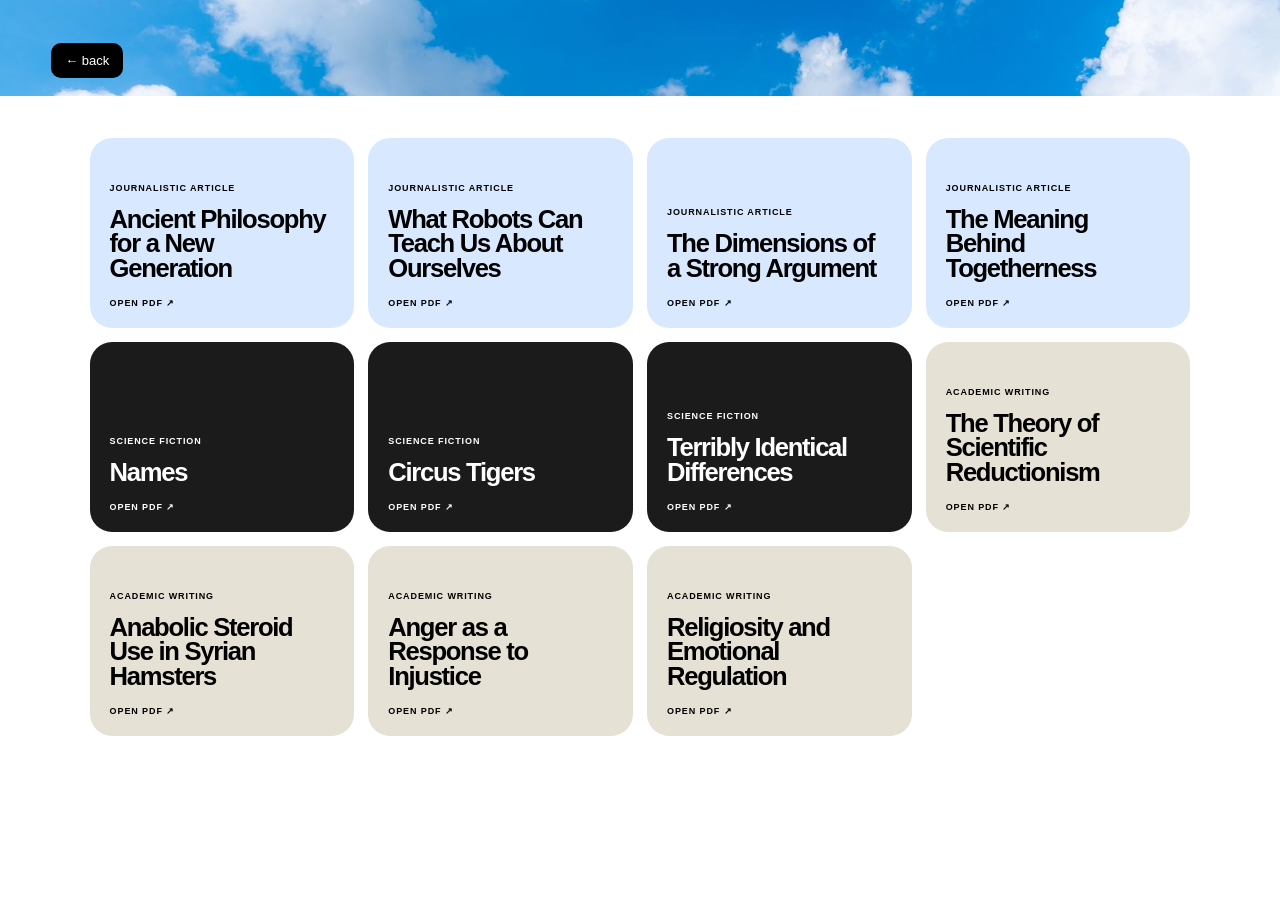
==== Sean-Wenzel-Portfolio-Vercel 2/work.html @ 0f3e51ff "Add files via upload" ====
<!doctype html>
<html lang="en"><head><meta charset="UTF-8"><meta name="viewport" content="width=device-width, initial-scale=1"><meta name="description" content="Writing samples by Sean Wenzel"><title>Sean Wenzel — Work Samples</title><link rel="stylesheet" href="work.css"></head><body>
  <div class="sky-strip"><a class="back" href="index.html">← back</a></div>
  <main class="work-page"><section class="samples" aria-label="Writing samples">
    <a class="sample journalism second" href="assets/Ancient%20Philosophy%20for%20a%20New%20Generation.pdf" target="_blank" rel="noopener"><span>Journalistic article</span><h2>Ancient Philosophy for a New Generation</h2><small>Open PDF ↗</small></a>
    <a class="sample journalism" href="assets/What%20Robots%20Can%20Teach%20Us%20About%20Ourselves.pdf" target="_blank" rel="noopener"><span>Journalistic article</span><h2>What Robots Can Teach Us About Ourselves</h2><small>Open PDF ↗</small></a>
    <a class="sample journalism second" href="assets/The%20Dimensions%20of%20a%20Strong%20Argument.pdf" target="_blank" rel="noopener"><span>Journalistic article</span><h2>The Dimensions of a Strong Argument</h2><small>Open PDF ↗</small></a>
    <a class="sample journalism" href="assets/The%20Meaning%20Behind%20Togetherness.pdf" target="_blank" rel="noopener"><span>Journalistic article</span><h2>The Meaning Behind Togetherness</h2><small>Open PDF ↗</small></a>
    <a class="sample fiction" href="assets/Names.pdf" target="_blank" rel="noopener"><span>Science fiction</span><h2>Names</h2><small>Open PDF ↗</small></a>
    <a class="sample fiction second" href="assets/circus%20tigers.pdf" target="_blank" rel="noopener"><span>Science fiction</span><h2>Circus Tigers</h2><small>Open PDF ↗</small></a>
    <a class="sample fiction" href="assets/Terribly%20Identical%20Differences.pdf" target="_blank" rel="noopener"><span>Science fiction</span><h2>Terribly Identical Differences</h2><small>Open PDF ↗</small></a>
    <a class="sample academic second" href="assets/The%20Theory%20of%20Scientific%20Reductionism.pdf" target="_blank" rel="noopener"><span>Academic writing</span><h2>The Theory of Scientific Reductionism</h2><small>Open PDF ↗</small></a>
    <a class="sample academic" href="assets/Anabolic%20Steroid%20Use%20in%20Syrian%20Hamsters.pdf" target="_blank" rel="noopener"><span>Academic writing</span><h2>Anabolic Steroid Use in Syrian Hamsters</h2><small>Open PDF ↗</small></a>
    <a class="sample academic second" href="assets/Anger%20as%20a%20Response%20to%20Injustice.pdf" target="_blank" rel="noopener"><span>Academic writing</span><h2>Anger as a Response to Injustice</h2><small>Open PDF ↗</small></a>
    <a class="sample academic" href="assets/Religiosity%20and%20Emotional%20Regulation.pdf" target="_blank" rel="noopener"><span>Academic writing</span><h2>Religiosity and Emotional Regulation</h2><small>Open PDF ↗</small></a>
  </section></main>
</body></html>
---- Sean-Wenzel-Portfolio-Vercel 2/work.css ----
*{box-sizing:border-box}html,body{margin:0;min-height:100%;font-family:Arial,Helvetica,sans-serif;color:#000;background:#fff}.sky-strip{height:96px;background:url("assets/sky.jpg") center 42%/100% auto no-repeat #27a8ed;position:relative}.back,.edit-samples{position:absolute;bottom:18px;padding:10px 14px;border-radius:10px;background:#000;color:#fff;font:13px Arial,Helvetica,sans-serif;text-decoration:none;border:0;cursor:pointer}.back{left:clamp(20px,4vw,64px)}.edit-samples{right:clamp(20px,4vw,64px)}.work-page{min-height:calc(100vh - 96px);padding:42px 7vw 76px}.samples{display:grid;grid-template-columns:repeat(4,minmax(0,1fr));gap:14px}.sample{min-height:190px;padding:20px;display:flex;flex-direction:column;justify-content:flex-end;position:relative;overflow:hidden;text-decoration:none;color:#000;border:0;border-radius:22px;background:#d8e9ff;text-align:left;cursor:pointer;transition:transform .18s,box-shadow .18s}.sample:hover{transform:translate(-4px,-4px);box-shadow:5px 5px 0 #000}.sample span,.sample small{font-size:9px;font-weight:700;text-transform:uppercase;letter-spacing:.1em}.sample h2{font-size:clamp(23px,2vw,34px);line-height:.95;letter-spacing:-.05em;margin:14px 0 18px}.sample.academic{background:#e6e1d5}.sample.fiction{background:#1b1b1b;color:#fff}.sample.empty-card{background:#fff;border:1px dashed #888;align-items:center;justify-content:center;text-align:center}.sample.empty-card h2{font-size:46px;margin:12px 0}.sample-editor{width:min(520px,calc(100% - 32px));border:0;border-radius:18px;padding:26px;background:#fff;color:#000;box-shadow:0 22px 80px #0005}.sample-editor::backdrop{background:#0009}.editor-head{display:flex;justify-content:space-between;gap:20px;align-items:start}.editor-head p{margin:0 0 5px;font-size:11px;text-transform:uppercase;letter-spacing:.1em}.editor-head h1{margin:0;font-size:28px}.editor-head button{border:0;background:transparent;font-size:30px;line-height:1;cursor:pointer}.sample-editor label{display:flex;flex-direction:column;gap:7px;margin:16px 0;font-size:12px;font-weight:700}.sample-editor input,.sample-editor select{border:1px solid #000;border-radius:8px;padding:11px;background:#fff;font:14px Arial,Helvetica,sans-serif}.choose-file{padding:12px 14px;border:1px solid #000;border-radius:9px;cursor:pointer}.choose-file input{display:block;width:100%;padding:7px 0;border:0;border-radius:0;font-size:12px}.choose-file span{font-size:11px;color:#555;font-weight:400}.editor-help{font-size:11px;line-height:1.4;margin:16px 0;color:#555}.saved-list{max-height:150px;overflow:auto;border-top:1px solid #ddd}.saved-list p{font-size:12px;color:#666}.saved-list button{display:block;width:100%;padding:10px 0;border:0;border-bottom:1px solid #ddd;background:#fff;text-align:left;font:12px Arial,Helvetica,sans-serif;cursor:pointer}.editor-actions{display:flex;justify-content:flex-end;gap:10px;margin-top:24px}.editor-actions button{padding:12px 16px;border:1px solid #000;border-radius:9px;background:#fff;font-weight:700;cursor:pointer}.editor-actions button[type="submit"]{background:#000;color:#fff}@media(max-width:1000px){.samples{grid-template-columns:repeat(2,minmax(0,1fr))}}@media(max-width:700px){.sky-strip{height:72px}.back,.edit-samples{bottom:14px}.work-page{padding:30px 22px 60px}.samples{grid-template-columns:1fr}.sample{min-height:240px}}
.saved-row{display:flex;align-items:center;justify-content:space-between;gap:10px;padding:9px 0;border-bottom:1px solid #ddd;font-size:12px}.saved-row>span{overflow:hidden;text-overflow:ellipsis;white-space:nowrap}.saved-row>div{display:flex;gap:5px}.saved-row button{width:26px;height:26px;padding:0;border:1px solid #000;border-radius:5px;background:#fff;font:15px Arial,Helvetica,sans-serif;cursor:pointer}.saved-row button:disabled{opacity:.3;cursor:default}
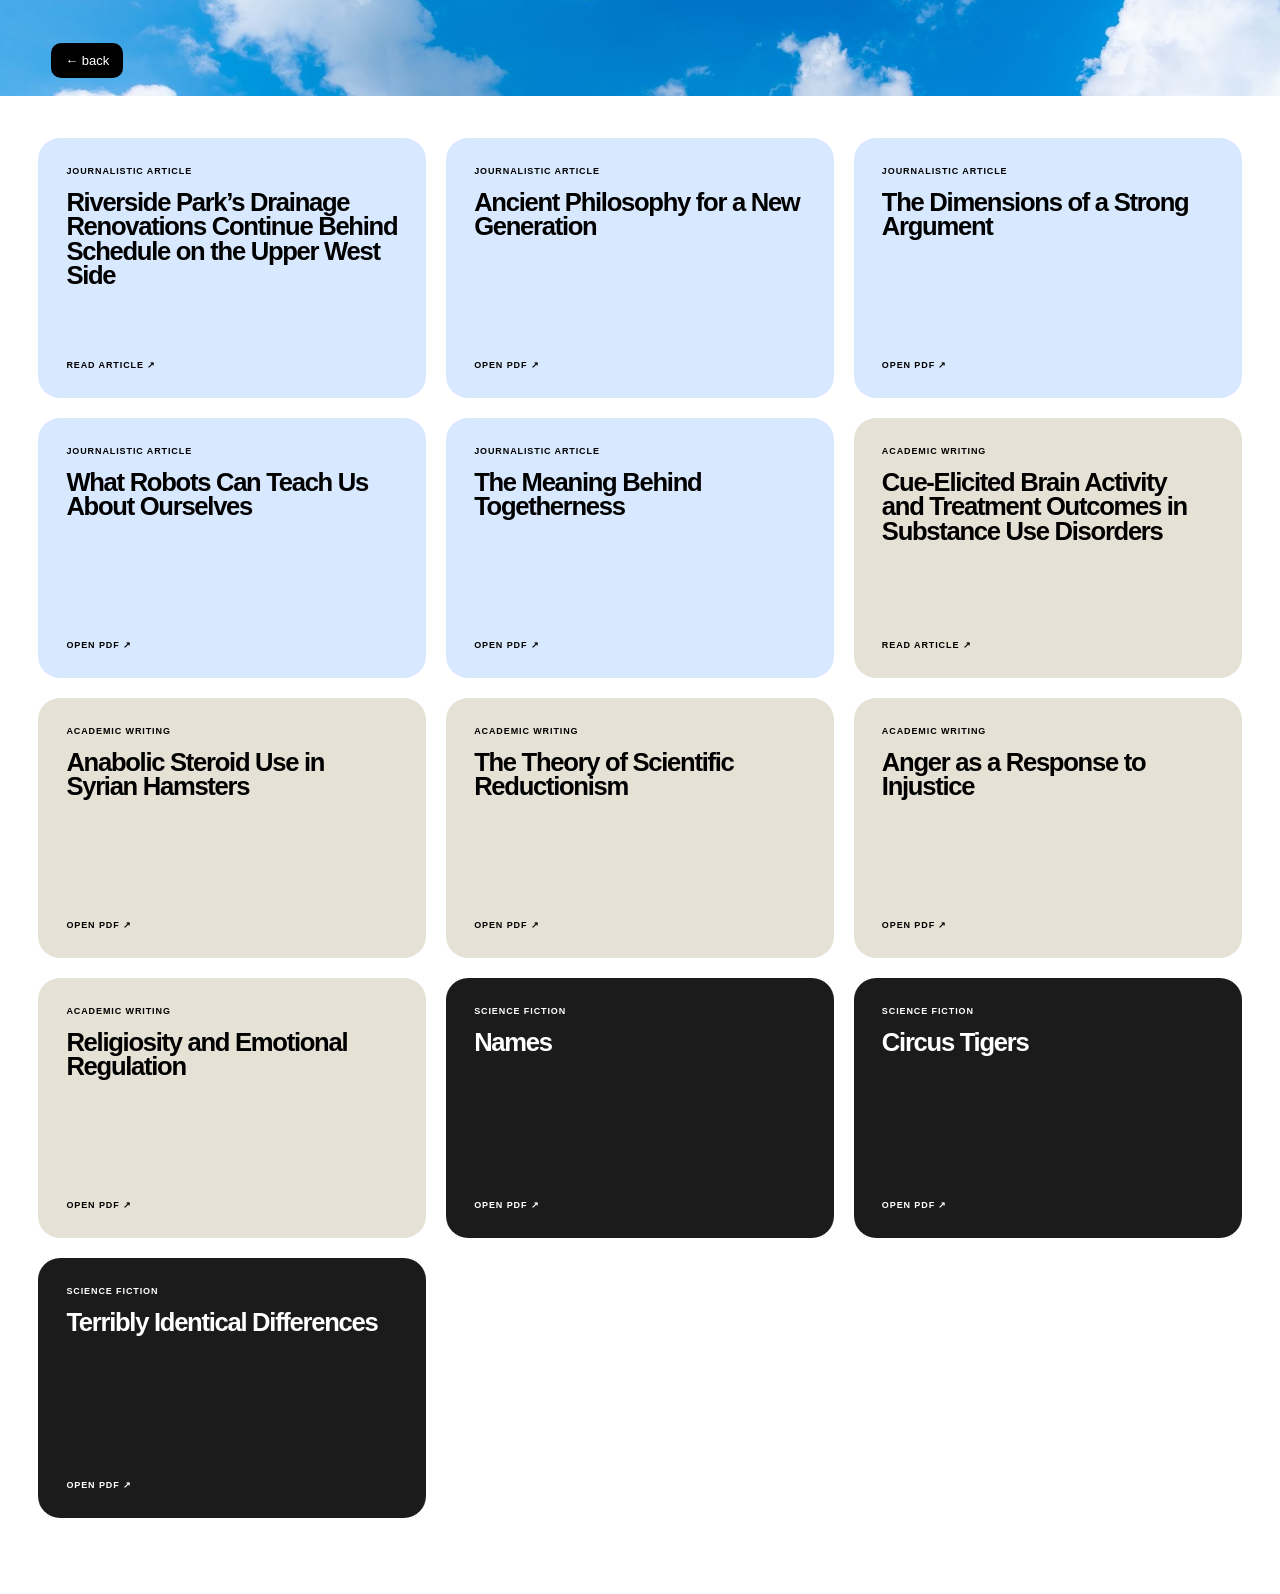
==== commit 92b88862: "Add files via upload" ====
--- a/Sean-Wenzel-Portfolio-Vercel 2/work.html
+++ b/Sean-Wenzel-Portfolio-Vercel 2/work.html
@@ -1,17 +1,19 @@
 <!doctype html>
-<html lang="en"><head><meta charset="UTF-8"><meta name="viewport" content="width=device-width, initial-scale=1"><meta name="description" content="Writing samples by Sean Wenzel"><title>Sean Wenzel — Work Samples</title><link rel="stylesheet" href="work.css"></head><body>
+<html lang="en"><head><meta charset="UTF-8"><meta name="viewport" content="width=device-width, initial-scale=1"><meta name="description" content="Writing samples by Sean Wenzel"><title>Sean Wenzel — Work Samples</title><link rel="stylesheet" href="work.css?v=1"></head><body>
   <div class="sky-strip"><a class="back" href="index.html">← back</a></div>
   <main class="work-page"><section class="samples" aria-label="Writing samples">
+    <a class="sample journalism second" href="https://www.westsiderag.com/2026/10/01/riverside-parks-drainage-renovations-continue-behind-schedule-on-the-upper-west-side" target="_blank" rel="noopener"><span>Journalistic article</span><h2>Riverside Park’s Drainage Renovations Continue Behind Schedule on the Upper West Side</h2><small>Read article ↗</small></a>
     <a class="sample journalism second" href="assets/Ancient%20Philosophy%20for%20a%20New%20Generation.pdf" target="_blank" rel="noopener"><span>Journalistic article</span><h2>Ancient Philosophy for a New Generation</h2><small>Open PDF ↗</small></a>
+    <a class="sample journalism second" href="assets/The%20Dimensions%20of%20a%20Strong%20Argument.pdf" target="_blank" rel="noopener"><span>Journalistic article</span><h2>The Dimensions of a Strong Argument</h2><small>Open PDF ↗</small></a>
     <a class="sample journalism" href="assets/What%20Robots%20Can%20Teach%20Us%20About%20Ourselves.pdf" target="_blank" rel="noopener"><span>Journalistic article</span><h2>What Robots Can Teach Us About Ourselves</h2><small>Open PDF ↗</small></a>
-    <a class="sample journalism second" href="assets/The%20Dimensions%20of%20a%20Strong%20Argument.pdf" target="_blank" rel="noopener"><span>Journalistic article</span><h2>The Dimensions of a Strong Argument</h2><small>Open PDF ↗</small></a>
     <a class="sample journalism" href="assets/The%20Meaning%20Behind%20Togetherness.pdf" target="_blank" rel="noopener"><span>Journalistic article</span><h2>The Meaning Behind Togetherness</h2><small>Open PDF ↗</small></a>
+    <a class="sample academic second" href="https://jamanetwork.com/journals/jamanetworkopen/fullarticle/2842655" target="_blank" rel="noopener"><span>Academic writing</span><h2>Cue-Elicited Brain Activity and Treatment Outcomes in Substance Use Disorders</h2><small>Read article ↗</small></a>
+    <a class="sample academic" href="assets/Anabolic%20Steroid%20Use%20in%20Syrian%20Hamsters.pdf" target="_blank" rel="noopener"><span>Academic writing</span><h2>Anabolic Steroid Use in Syrian Hamsters</h2><small>Open PDF ↗</small></a>
+    <a class="sample academic second" href="assets/The%20Theory%20of%20Scientific%20Reductionism.pdf" target="_blank" rel="noopener"><span>Academic writing</span><h2>The Theory of Scientific Reductionism</h2><small>Open PDF ↗</small></a>
+    <a class="sample academic second" href="assets/Anger%20as%20a%20Response%20to%20Injustice.pdf" target="_blank" rel="noopener"><span>Academic writing</span><h2>Anger as a Response to Injustice</h2><small>Open PDF ↗</small></a>
+    <a class="sample academic" href="assets/Religiosity%20and%20Emotional%20Regulation.pdf" target="_blank" rel="noopener"><span>Academic writing</span><h2>Religiosity and Emotional Regulation</h2><small>Open PDF ↗</small></a>
     <a class="sample fiction" href="assets/Names.pdf" target="_blank" rel="noopener"><span>Science fiction</span><h2>Names</h2><small>Open PDF ↗</small></a>
     <a class="sample fiction second" href="assets/circus%20tigers.pdf" target="_blank" rel="noopener"><span>Science fiction</span><h2>Circus Tigers</h2><small>Open PDF ↗</small></a>
     <a class="sample fiction" href="assets/Terribly%20Identical%20Differences.pdf" target="_blank" rel="noopener"><span>Science fiction</span><h2>Terribly Identical Differences</h2><small>Open PDF ↗</small></a>
-    <a class="sample academic second" href="assets/The%20Theory%20of%20Scientific%20Reductionism.pdf" target="_blank" rel="noopener"><span>Academic writing</span><h2>The Theory of Scientific Reductionism</h2><small>Open PDF ↗</small></a>
-    <a class="sample academic" href="assets/Anabolic%20Steroid%20Use%20in%20Syrian%20Hamsters.pdf" target="_blank" rel="noopener"><span>Academic writing</span><h2>Anabolic Steroid Use in Syrian Hamsters</h2><small>Open PDF ↗</small></a>
-    <a class="sample academic second" href="assets/Anger%20as%20a%20Response%20to%20Injustice.pdf" target="_blank" rel="noopener"><span>Academic writing</span><h2>Anger as a Response to Injustice</h2><small>Open PDF ↗</small></a>
-    <a class="sample academic" href="assets/Religiosity%20and%20Emotional%20Regulation.pdf" target="_blank" rel="noopener"><span>Academic writing</span><h2>Religiosity and Emotional Regulation</h2><small>Open PDF ↗</small></a>
   </section></main>
 </body></html>
--- a/Sean-Wenzel-Portfolio-Vercel 2/work.css
+++ b/Sean-Wenzel-Portfolio-Vercel 2/work.css
@@ -1,2 +1,10 @@
-*{box-sizing:border-box}html,body{margin:0;min-height:100%;font-family:Arial,Helvetica,sans-serif;color:#000;background:#fff}.sky-strip{height:96px;background:url("assets/sky.jpg") center 42%/100% auto no-repeat #27a8ed;position:relative}.back,.edit-samples{position:absolute;bottom:18px;padding:10px 14px;border-radius:10px;background:#000;color:#fff;font:13px Arial,Helvetica,sans-serif;text-decoration:none;border:0;cursor:pointer}.back{left:clamp(20px,4vw,64px)}.edit-samples{right:clamp(20px,4vw,64px)}.work-page{min-height:calc(100vh - 96px);padding:42px 7vw 76px}.samples{display:grid;grid-template-columns:repeat(4,minmax(0,1fr));gap:14px}.sample{min-height:190px;padding:20px;display:flex;flex-direction:column;justify-content:flex-end;position:relative;overflow:hidden;text-decoration:none;color:#000;border:0;border-radius:22px;background:#d8e9ff;text-align:left;cursor:pointer;transition:transform .18s,box-shadow .18s}.sample:hover{transform:translate(-4px,-4px);box-shadow:5px 5px 0 #000}.sample span,.sample small{font-size:9px;font-weight:700;text-transform:uppercase;letter-spacing:.1em}.sample h2{font-size:clamp(23px,2vw,34px);line-height:.95;letter-spacing:-.05em;margin:14px 0 18px}.sample.academic{background:#e6e1d5}.sample.fiction{background:#1b1b1b;color:#fff}.sample.empty-card{background:#fff;border:1px dashed #888;align-items:center;justify-content:center;text-align:center}.sample.empty-card h2{font-size:46px;margin:12px 0}.sample-editor{width:min(520px,calc(100% - 32px));border:0;border-radius:18px;padding:26px;background:#fff;color:#000;box-shadow:0 22px 80px #0005}.sample-editor::backdrop{background:#0009}.editor-head{display:flex;justify-content:space-between;gap:20px;align-items:start}.editor-head p{margin:0 0 5px;font-size:11px;text-transform:uppercase;letter-spacing:.1em}.editor-head h1{margin:0;font-size:28px}.editor-head button{border:0;background:transparent;font-size:30px;line-height:1;cursor:pointer}.sample-editor label{display:flex;flex-direction:column;gap:7px;margin:16px 0;font-size:12px;font-weight:700}.sample-editor input,.sample-editor select{border:1px solid #000;border-radius:8px;padding:11px;background:#fff;font:14px Arial,Helvetica,sans-serif}.choose-file{padding:12px 14px;border:1px solid #000;border-radius:9px;cursor:pointer}.choose-file input{display:block;width:100%;padding:7px 0;border:0;border-radius:0;font-size:12px}.choose-file span{font-size:11px;color:#555;font-weight:400}.editor-help{font-size:11px;line-height:1.4;margin:16px 0;color:#555}.saved-list{max-height:150px;overflow:auto;border-top:1px solid #ddd}.saved-list p{font-size:12px;color:#666}.saved-list button{display:block;width:100%;padding:10px 0;border:0;border-bottom:1px solid #ddd;background:#fff;text-align:left;font:12px Arial,Helvetica,sans-serif;cursor:pointer}.editor-actions{display:flex;justify-content:flex-end;gap:10px;margin-top:24px}.editor-actions button{padding:12px 16px;border:1px solid #000;border-radius:9px;background:#fff;font-weight:700;cursor:pointer}.editor-actions button[type="submit"]{background:#000;color:#fff}@media(max-width:1000px){.samples{grid-template-columns:repeat(2,minmax(0,1fr))}}@media(max-width:700px){.sky-strip{height:72px}.back,.edit-samples{bottom:14px}.work-page{padding:30px 22px 60px}.samples{grid-template-columns:1fr}.sample{min-height:240px}}
+*{box-sizing:border-box}html,body{margin:0;min-height:100%;font-family:Arial,Helvetica,sans-serif;color:#000;background:#fff}.sky-strip{height:96px;background:url("assets/sky.jpg") center 42%/100% auto no-repeat #27a8ed;position:relative}.back,.edit-samples{position:absolute;bottom:18px;padding:10px 14px;border-radius:10px;background:#000;color:#fff;font:13px Arial,Helvetica,sans-serif;text-decoration:none;border:0;cursor:pointer}.back{left:clamp(20px,4vw,64px)}.edit-samples{right:clamp(20px,4vw,64px)}.work-page{min-height:calc(100vh - 96px);padding:42px 7vw 76px}.samples{display:grid;grid-template-columns:repeat(4,minmax(0,1fr));gap:14px}.sample{min-height:190px;padding:20px;display:grid;grid-template-rows:auto 1fr auto;position:relative;overflow:hidden;text-decoration:none;color:#000;border:0;border-radius:22px;background:#d8e9ff;text-align:left;cursor:pointer;transition:transform .18s,box-shadow .18s}.sample:hover{transform:translate(-4px,-4px);box-shadow:5px 5px 0 #000}.sample span,.sample small{font-size:9px;font-weight:700;text-transform:uppercase;letter-spacing:.1em}.sample span{align-self:start}.sample small{align-self:end}.sample h2{align-self:center;font-size:clamp(23px,2vw,34px);line-height:.95;letter-spacing:-.05em;margin:14px 0}.sample.academic{background:#e6e1d5}.sample.fiction{background:#1b1b1b;color:#fff}.sample.empty-card{background:#fff;border:1px dashed #888;align-items:center;justify-content:center;text-align:center}.sample.empty-card h2{font-size:46px;margin:12px 0}.sample-editor{width:min(520px,calc(100% - 32px));border:0;border-radius:18px;padding:26px;background:#fff;color:#000;box-shadow:0 22px 80px #0005}.sample-editor::backdrop{background:#0009}.editor-head{display:flex;justify-content:space-between;gap:20px;align-items:start}.editor-head p{margin:0 0 5px;font-size:11px;text-transform:uppercase;letter-spacing:.1em}.editor-head h1{margin:0;font-size:28px}.editor-head button{border:0;background:transparent;font-size:30px;line-height:1;cursor:pointer}.sample-editor label{display:flex;flex-direction:column;gap:7px;margin:16px 0;font-size:12px;font-weight:700}.sample-editor input,.sample-editor select{border:1px solid #000;border-radius:8px;padding:11px;background:#fff;font:14px Arial,Helvetica,sans-serif}.choose-file{padding:12px 14px;border:1px solid #000;border-radius:9px;cursor:pointer}.choose-file input{display:block;width:100%;padding:7px 0;border:0;border-radius:0;font-size:12px}.choose-file span{font-size:11px;color:#555;font-weight:400}.editor-help{font-size:11px;line-height:1.4;margin:16px 0;color:#555}.saved-list{max-height:150px;overflow:auto;border-top:1px solid #ddd}.saved-list p{font-size:12px;color:#666}.saved-list button{display:block;width:100%;padding:10px 0;border:0;border-bottom:1px solid #ddd;background:#fff;text-align:left;font:12px Arial,Helvetica,sans-serif;cursor:pointer}.editor-actions{display:flex;justify-content:flex-end;gap:10px;margin-top:24px}.editor-actions button{padding:12px 16px;border:1px solid #000;border-radius:9px;background:#fff;font-weight:700;cursor:pointer}.editor-actions button[type="submit"]{background:#000;color:#fff}@media(max-width:1000px){.samples{grid-template-columns:repeat(2,minmax(0,1fr))}}@media(max-width:700px){.sky-strip{height:72px}.back,.edit-samples{bottom:14px}.work-page{padding:30px 22px 60px}.samples{grid-template-columns:1fr}.sample{min-height:240px}}
 .saved-row{display:flex;align-items:center;justify-content:space-between;gap:10px;padding:9px 0;border-bottom:1px solid #ddd;font-size:12px}.saved-row>span{overflow:hidden;text-overflow:ellipsis;white-space:nowrap}.saved-row>div{display:flex;gap:5px}.saved-row button{width:26px;height:26px;padding:0;border:1px solid #000;border-radius:5px;background:#fff;font:15px Arial,Helvetica,sans-serif;cursor:pointer}.saved-row button:disabled{opacity:.3;cursor:default}
+
+.publications{margin-top:92px;padding-top:28px;border-top:2px solid #000}.publications-heading{display:flex;flex-direction:column;align-items:flex-start;gap:8px;margin-bottom:28px}.publications-heading p{margin:0;font-size:10px;font-weight:700;letter-spacing:.12em;text-transform:uppercase}.publications-heading h1{margin:0;font-size:clamp(42px,5vw,76px);letter-spacing:-.07em;line-height:.9}.publication-list{border-top:2px solid #000}.publication{position:relative;display:grid;grid-template-columns:minmax(150px,.72fr) minmax(0,2.4fr) auto 22px;align-items:center;gap:20px;padding:22px 0;border-bottom:2px solid #000}.publication-outlet{margin:0;font-size:10px;font-weight:700;letter-spacing:.1em;text-transform:uppercase}.publication h2{margin:0;font-size:clamp(21px,2.4vw,38px);line-height:1;letter-spacing:-.05em}.publication time{font-size:12px;font-weight:700}.publication>span{font-size:21px;font-weight:700}.publication:hover{padding-left:10px;background:#f1f1f1}@media(max-width:700px){.publications{margin-top:60px}.publications-heading{display:block}.publications-heading p{margin-bottom:12px}.publication{grid-template-columns:1fr auto 18px;gap:12px}.publication-outlet{grid-column:1/-1}.publication h2{font-size:25px}}
+
+@media(min-width:1001px){.work-page{padding-left:3vw;padding-right:3vw}.samples{gap:20px}.sample{min-height:260px;padding:28px}}
+
+@media(min-width:701px){.samples{grid-template-columns:repeat(3,minmax(0,1fr))}}
+
+.sample{grid-template-rows:auto auto 1fr}.sample span{grid-row:1;align-self:start}.sample small{grid-row:3;align-self:end;justify-self:start;margin-top:0}.sample h2{grid-row:2;align-self:start;line-height:.95;margin:14px 0}
